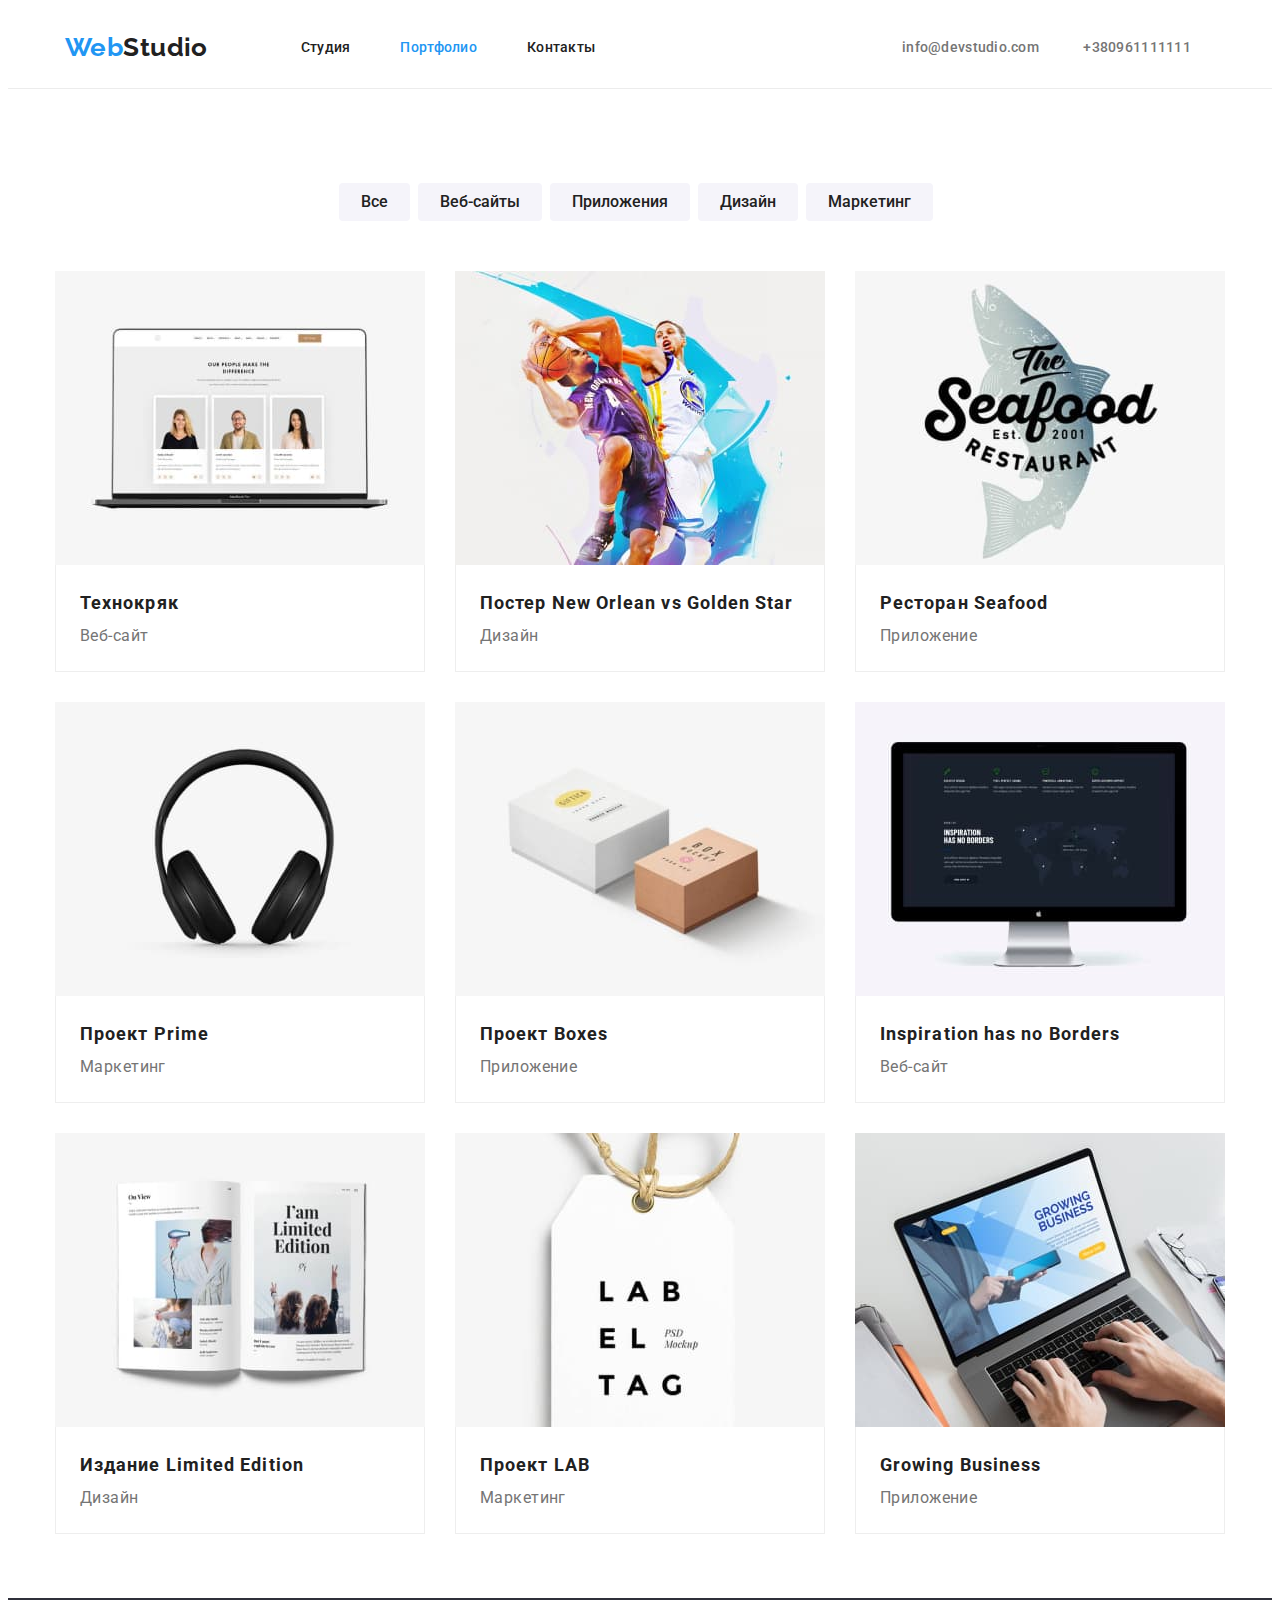
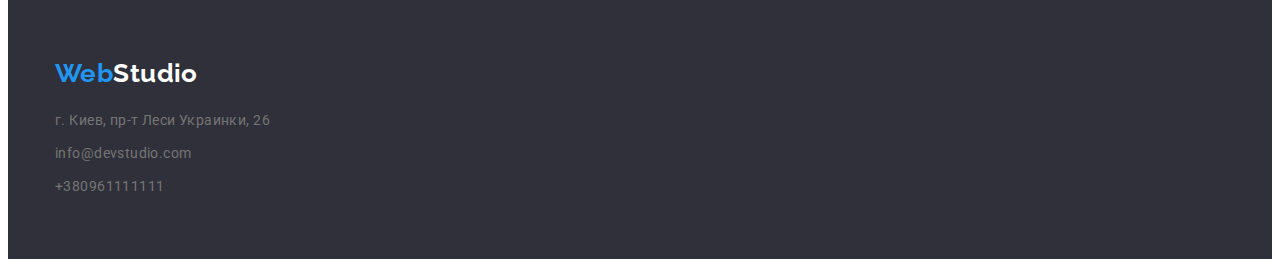
==== portfolio.html @ 71f3f3c4 "Creation" ====
<!DOCTYPE html>
<html lang="ru">

<head>
    <meta charset="UTF-8">
    <meta http-equiv="X-UA-Compatible" content="IE=edge">
    <meta name="viewport" content="width=device-width, initial-scale=1.0">
    <link href="https://fonts.googleapis.com/css2?family=Oleo+Script&family=Raleway:wght@700&family=Roboto:wght@400;500;700;900&display=swap" rel="stylesheet">    
    <link rel="stylesheet" href="https://cdnjs.cloudflare.com/ajax/libs/modern-normalize/1.1.0/modern-normalize.min.css"
        integrity="sha512-wpPYUAdjBVSE4KJnH1VR1HeZfpl1ub8YT/NKx4PuQ5NmX2tKuGu6U/JRp5y+Y8XG2tV+wKQpNHVUX03MfMFn9Q=="
        crossorigin="anonymous" referrerpolicy="no-referrer" />
    <link rel="stylesheet" href="./css/styles.css">
    <title>Portfolio</title>
</head>
<body>
    <!-- Шапка страницы -->
    <header class="header">
        <div class="nav-main container">
        <nav class="nav-logo">
            <a class="logo" href="./index.html"><span class="web-title">Web</span>Studio</a>
            <!-- Навигация в шапке -->
            <ul class="nav-list">
                <li><a class="nav-link" href="./index.html">Студия</a></li>
                <li><a class="nav-link current" href="./portfolio.html">Портфолио</a></li>
                <li><a class="nav-link" href="./contacts.html">Контакты</a></li>
            </ul>
        </nav>

        <!-- Контакты -->
        <ul class="nav-contacts">
            <li><a class="contacts-link" href="/">info@devstudio.com</a></li>
            <li><a class="contacts-link" href="/">+380961111111</a></li>
        </ul>
        </div>
    </header>
    <main>
        <section class="section">
            <div class="container">
            <h1 class="hidden">Projects</h1>
                <ul class="button-list">
                    <li><button type="button" class="button">Все</button></li>
                    <li><button type="button" class="button">Веб-сайты</button></li>
                    <li><button type="button" class="button">Приложения</button></li>
                    <li><button type="button" class="button">Дизайн</button></li>
                    <li><button type="button" class="button">Маркетинг</button></li>
                </ul>

            <ul class="projects-list">

                <li class="project-item">
                    <a class="project-link" href="https://www.google.com.ua/?hl=ru">
                    <img class="project-image" src="./images/porfolio-one.jpg" alt="Фото">
                    <div class="project-title">
                        <h2 class="header-two">Технокряк</h2>
                        <p class="project-text" >Веб-сайт</p>
                    </div>
                    </a>
                </li>

                <li class="project-item">
                    <a class="project-link" href="https://www.google.com.ua/?hl=ru">
                    <img class="project-image" src="./images/portfolio-two.jpg" alt="Фото">
                    <div class="project-title">
                        <h2 class="header-two">Постер New Orlean vs Golden Star</h2>
                        <p class="project-text">Дизайн</p>
                    </div>
                    </a>
                </li>

                <li class="project-item">
                    <a class="project-link" href="https://www.google.com.ua/?hl=ru">
                    <img class="project-image" src="./images/portfolio-three.jpg" alt="Фото">
                    <div class="project-title">
                        <h2 class="header-two">Ресторан Seafood</h2>
                        <p class="project-text" >Приложение</p>
                    </div>
                    </a>
                </li>

                <li class="project-item">
                    <a class="project-link" href="https://www.google.com.ua/?hl=ru">
                    <img class="project-image" src="./images/portfolio-four.jpg" alt="Фото">
                    <div class="project-title">
                        <h2 class="header-two">Проект Prime</h2>
                        <p class="project-text" >Маркетинг</p>
                    </div>
                    </a>
                </li>

                <li class="project-item">
                    <a class="project-link" href="https://www.google.com.ua/?hl=ru">
                    <img class="project-image" src="./images/portfolio-five.jpg" alt="Фото">
                    <div class="project-title">
                        <h2 class="header-two">Проект Boxes</h2>
                        <p class="project-text">Приложение</p>
                    </div>
                    </a>
                </li>

                <li class="project-item">
                    <a class="project-link" href="https://www.google.com.ua/?hl=ru">
                    <img class="project-image" src="./images/portfolio-six.jpg" alt="Фото">
                    <div class="project-title">
                        <h2 class="header-two">Inspiration has no Borders</h2>
                        <p class="project-text">Веб-сайт</p>
                    </div>
                    </a>
                </li>

                <li class="project-item">
                    <a class="project-link" href="https://www.google.com.ua/?hl=ru">
                    <img class="project-image" src="./images/portfolio-seven.jpg" alt="Фото">
                    <div class="project-title">
                        <h2 class="header-two">Издание Limited Edition</h2>
                        <p class="project-text">Дизайн</p>
                    </div>
                    </a>
                </li>

                <li class="project-item">
                    <a class="project-link" href="https://www.google.com.ua/?hl=ru">
                    <img src="./images/portfolio-eight.jpg" alt="Фото" width="370" height="294">
                    <div class="project-title">
                        <h2 class="header-two">Проект LAB</h2>
                        <p class="project-text">Маркетинг</p>
                    </div>
                    </a>
                </li>

                <li class="project-item">
                    <a class="project-link" href="https://www.google.com.ua/?hl=ru">
                    <img class="project-image" src="./images/portfolio-nine.jpg" alt="Фото" width="370" height="294">
                    <div class="project-title">
                        <h2 class="header-two">Growing Business</h2>
                        <p class="project-text">Приложение</p>
                    </div>
                    </a>
                </li>
            </ul>
            </div>
        </section>
    </main>
    <footer class="footer">
        <div class="container">
            <a class="logo-footer" href="./index.html"><span class="web-title">Web</span>Studio</a>
            <address>
                <ul class="footer-list">
                    <li class="footer-item"><a class="footer-link" href="/"> г. Киев, пр-т Леси Украинки, 26</a></li>
                    <li class="footer-item"><a class="footer-link" href="/">info@devstudio.com</a></li>
                    <li class="footer-item"><a class="footer-link" href="/">+380961111111</a></li>
                </ul>
            </address>
        </div>
    </footer>
</body>

</html>
---- css/styles.css ----
:root {
  --primary-text-color: #212121;
  --secondary-text-color: #757575;
  --hover-effect: #2196f3;
  --button-background: #f5f4fa;
  --background-color: #fff;
  --footer-bg-color: #2f303a;
  --border-color: #eeeeee;
  --background-color-cards: #5E5E5;
}
* {
  box-sizing: border-box;
}

body {
  color: var(--primary-text-color);
  background-color: var(--background-color);
  font-family: 'Roboto', sans-serif;
  font-size: 14px;
  letter-spacing: 0.03em;
}
ul {
  list-style: none;
  padding-left: 0;
  margin: 0;
}
h1,
h2,
h3,
h4,
p {
  margin: 0;
  padding: 0;
}
a {
  text-decoration: none;
}
img {
  display: block;
  max-width: 100%;
  height: auto;
}
/* Навигация в шапке */
.logo,
.logo-footer {
  font-family: 'Raleway', sans-serif;
  color: var(--primary-text-color);
  font-size: 26px;
  line-height: 1.2;
  font-weight: bold;
  text-decoration: none;
}
.logo {
  padding-right: 93px;
}

.logo .web-title,
.logo-footer .web-title {
  color: var(--hover-effect);
}
.nav-list,
.nav-contacts,
.button-list,
.projects-list,
.footer-list {
  list-style: none;
}
/* Контакты в шапке */
.contacts-link {
  text-decoration: none;
  color: var(--secondary-text-color);
  font-weight: 500;
  line-height: 1.17;
  letter-spacing: 0.02em;
}
.contacts-link:hover,
.contacts-link:focus {
  color: var(--hover-effect);
}
.nav-link {
  color: inherit;
  text-decoration: none;
  font-weight: 500;
  line-height: 1.14;
  letter-spacing: 0.02em;
  margin-right: 50px;
}

.nav-list .nav-link:hover,
.nav-list .nav-link:focus {
  color: var(--hover-effect);
}
.nav-list .nav-link.current {
  color: var(--hover-effect);
}
/*-------------- Хэдер------------------- */
.header {
  border-bottom: 1px solid #ececec;
}
.nav-main {
  margin: auto;
  display: flex;
  align-items: center;
  justify-content: space-between;
  padding: 24px 0px 25px 0px;
}
.nav-logo {
  display: flex;
  margin-left: 10px;
}
.nav-list {
  display: flex;
  margin: 0px 34px 0px;
  align-items: center;
  width: 294px;
  justify-content: space-between;
  margin-left: 0;
  margin-right: 0;
}

.nav-contacts {
  display: flex;
  padding: 0px 34px 0px;
  width: 357px;
  justify-content: space-between;
}
/* Класс невидимки */
.hidden {
  width: 1px;
  height: 1px;
  overflow: hidden;
  opacity: 0;
  margin-top: -1px;
}
/* Вспомогательный контейнер */
.container {
  width: 1200px;
  padding-left: 15px;
  padding-right: 15px;
  margin-left: auto;
  margin-right: auto;
}
.section {
  padding-bottom: 94px;
  padding-top: 94px;
}
.section:nth-child(4n) {
  background-color: var(--button-background);
}
.section-pad {
  padding-top: 0;
}
/* -----------------------Студия------------------------------- */
/* Большой блок под рекламу  */
.hero-title {
  color: var(--background-color);
  font-weight: 900;
  font-size: 44px;
  line-height: 1.3;
  letter-spacing: 0.06em;
  text-transform: uppercase;
  margin: 0 auto;
  width: 696px;
  /* Тут сделаю тень чтобы было видно белый заголовок пока */
}
.hero {
  background-color: var(--footer-bg-color);
  text-align: center;
  padding-top: 200px;
  padding-bottom: 200px;
}
/* Кнопка на странице Cтудия */
.btn {
  background-color: var(--hover-effect);
  color: var(--background-color);
  font-weight: 500;
  font-size: 16px;
  line-height: 1.6;
  text-align: center;
  border: none;
  border-radius: 4px;
  padding: 10px 32px;
  margin-top: 30px;
}
.btn:hover,
.btn:active {
  cursor: pointer;
}

/* Стили заголовка и текста на странице Cтудия */

.features-list {
  display: flex;
  justify-content: space-between;
}
.features-item {
  width: 270px;
}

.img-list {
  display: flex;
  justify-content: space-between;
}

.team-list {
  display: flex;
  background-color: var(--button-background);
  justify-content: space-between;
}
.teammember:not(:last-child) {
  margin-right: 30px;
}
.teammember {
  background-color: var(--background-color);
  box-shadow: 0px 1px 3px rgba(0, 0, 0, 0.12), 0px 1px 1px rgba(0, 0, 0, 0.14),
    0px 2px 1px rgba(0, 0, 0, 0.2);
  border-radius: 0px 0px 4px 4px;
}
.section-header {
  font-style: normal;
  font-weight: bold;
  font-size: 36px;
  line-height: 1.2;
  padding-top: 0;
  text-align: center;
  margin-bottom: 50px;
}

.header-three,
.name {
  color: var(--primary-text-color);
  font-style: normal;
  font-weight: bold;
  text-transform: capitalize;
  line-height: 1.1;
}
.name-title {
  padding-top: 30px;
  padding-bottom: 30px;
  text-align: center;
}
.name {
  margin-bottom: 10px;
}
.header-three {
  text-transform: uppercase;
  margin-bottom: 10px;
}
.features-text,
.job-title {
  color: var(--secondary-text-color);
  font-style: normal;
  font-weight: normal;
  line-height: 1.7;
}
.name {
  font-weight: 500;
  font-size: 16px;
  line-height: 1.2;
}
.job-title {
  line-height: 1.1;
}

/* ---------------Страница Портфолио----------------------- */

/* Кнопки перехода между проектами */
.button {
  background-color: var(--button-background);
  color: inherit;
  font-family: inherit;
  font-weight: 500;
  font-size: 16px;
  line-height: 1.6;
  text-align: center;
  border: none;
  border-radius: 4px;
  margin-right: 8px;
  white-space: nowrap;
  padding: 6px 22px;
}
.button:not(:last-child) {
  margin-right: 0;
}
.button:hover,
.button:focus {
  background-color: var(--hover-effect);
  color: var(--background-color);
  cursor: pointer;
}
/* кнопки навигации вверху в портфолио */
.button-list {
  display: flex;
  margin-bottom: 50px;
  justify-content: center;
}

/* Блок проэктов */
.projects-list {
  display: flex;
  flex-wrap: wrap;

  margin-right: -30px;
  margin-bottom: -30px;
  padding: 0;
}
.project-link {
  text-decoration: none;
}
.card-footer {
  padding: 20px 24px;
}
.header-two {
  color: var(--primary-text-color);
  font-size: 18px;
  line-height: 2;
  letter-spacing: 0.06em;
}
.project-text {
  color: var(--secondary-text-color);
  font-size: 16px;
  line-height: 1.87;
}
.project-title {
  padding: 20px 24px;
  border-bottom: 1px solid var(--border-color);
  border-left: 1px solid var(--border-color);
  border-right: 1px solid var(--border-color);
}
.project-item {
  margin-right: 30px;
  margin-bottom: 30px;
}
.project-image {
  margin-left: 0;
  margin-right: 0;
}
.project-item:nth-last-child(-n + 3) {
  margin-bottom: 0;
}
/* Блок контактов внизу */
.footer-link {
  text-decoration: none;
  color: var(--secondary-text-color);
  font-style: normal; /* здесь пришлось перебить тег адрес */
  font-weight: 400;
  line-height: 1.71;
}
.footer-link:hover,
.footer-link:focus {
  color: var(--background-color);
}
.footer {
  padding-top: 60px;
  padding-bottom: 60px;
  background-color: var(--footer-bg-color);
}
.logo-footer {
  color: var(--background-color);
}
.footer-item:not(:last-child) {
  align-content: space-between;
  margin-bottom: 9px;
}
.footer-list {
  margin-top: 20px;
}
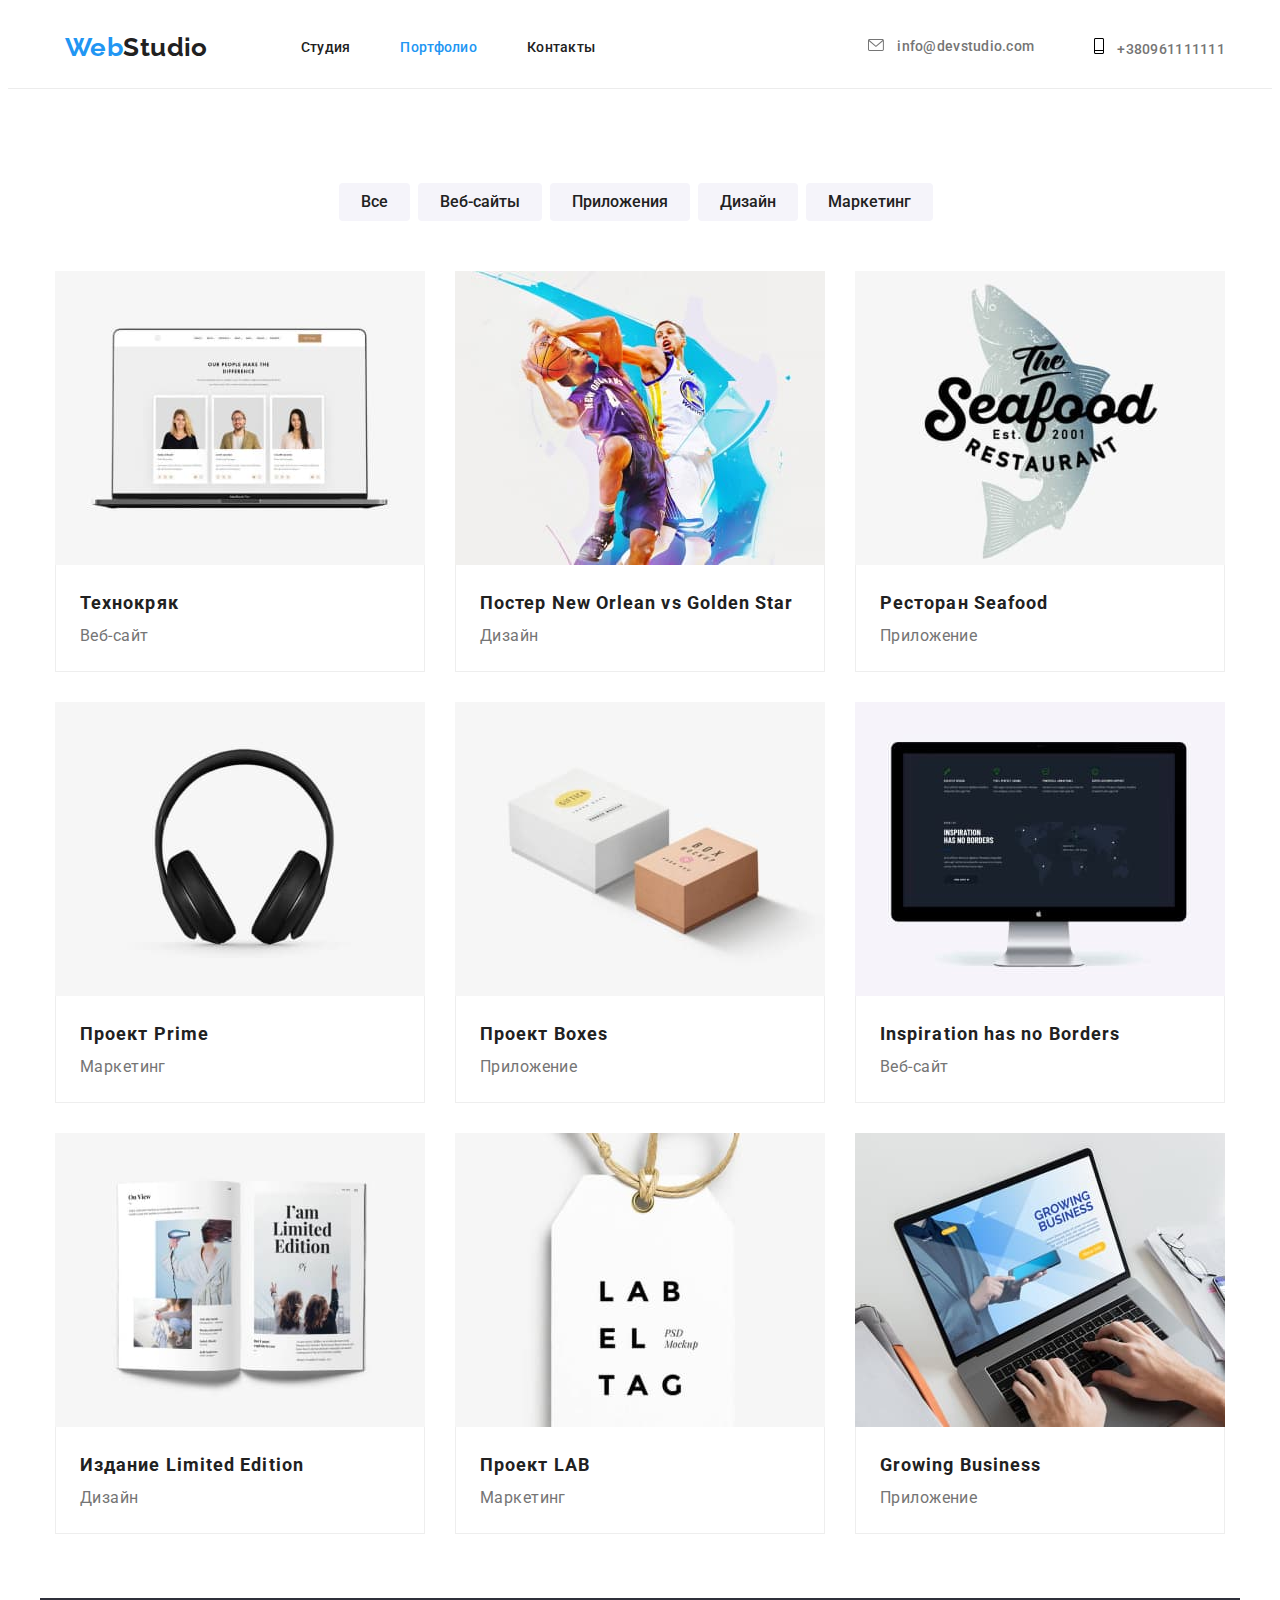
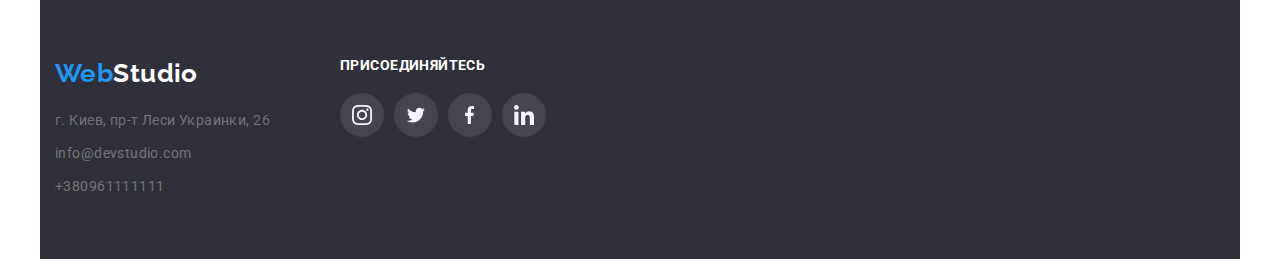
==== commit 07efa922: "last update" ====
--- a/portfolio.html
+++ b/portfolio.html
@@ -28,8 +28,19 @@
 
         <!-- Контакты -->
         <ul class="nav-contacts">
-            <li><a class="contacts-link" href="/">info@devstudio.com</a></li>
-            <li><a class="contacts-link" href="/">+380961111111</a></li>
+            <li>
+                <a class="contacts-link" href="/">
+                    <svg class="icon-email">
+                        <use href="./images/symbol-defs.svg#icon-email"></use>
+                    </svg>
+                    info@devstudio.com</a>
+            </li>
+            <li><a class="contacts-link" href="/">
+                    <svg class="icon-phone">
+                        <use href="./images/symbol-defs.svg#icon-phone"></use>
+                    </svg>
+                    +380961111111</a>
+            </li>
         </ul>
         </div>
     </header>
@@ -140,18 +151,51 @@
             </div>
         </section>
     </main>
-    <footer class="footer">
-        <div class="container">
-            <a class="logo-footer" href="./index.html"><span class="web-title">Web</span>Studio</a>
-            <address>
-                <ul class="footer-list">
-                    <li class="footer-item"><a class="footer-link" href="/"> г. Киев, пр-т Леси Украинки, 26</a></li>
-                    <li class="footer-item"><a class="footer-link" href="/">info@devstudio.com</a></li>
-                    <li class="footer-item"><a class="footer-link" href="/">+380961111111</a></li>
-                </ul>
-            </address>
-        </div>
-    </footer>
+<footer class="footer container">
+    <div class="">
+        <a class="logo-footer" href="./index.html"><span class="web-title">Web</span>Studio</a>
+        <address>
+            <ul class="footer-list">
+                <li class="footer-item"><a class="footer-link" href="/"> г. Киев, пр-т Леси Украинки, 26</a></li>
+                <li class="footer-item"><a class="footer-link" href="/">info@devstudio.com</a></li>
+                <li class="footer-item"><a class="footer-link" href="/">+380961111111</a></li>
+            </ul>
+        </address>
+    </div>
+    <div class="join-navigation">
+        <h2 class="footer-title">Присоединяйтесь</h2>
+        <ul class="join-list">
+            <li class="join-item">
+                <a href="https://www.instagram.com/" class="join-icons-link">
+                    <svg class="icon-instagram">
+                        <use href="./images/symbol-defs.svg#icon-instagram"></use>
+                    </svg>
+                </a>
+            </li>
+            <li class="join-item">
+                <a href="https://www.instagram.com/" class="join-icons-link">
+                    <svg class="icon-twitter">
+                        <use href="./images/symbol-defs.svg#icon-twitter"></use>
+                    </svg>
+                </a>
+            </li>
+            <li class="join-item">
+                <a href="https://www.instagram.com/" class="join-icons-link">
+                    <svg class="icon-facebook">
+                        <use href="./images/symbol-defs.svg#icon-facebook"></use>
+                    </svg>
+                </a>
+            </li>
+            <li class="join-item">
+                <a href="https://www.instagram.com/" class="join-icons-link">
+                    <svg class="icon-linkedin">
+                        <use href="./images/symbol-defs.svg#icon-linkedin"></use>
+                    </svg>
+                </a>
+            </li>
+        </ul>
+    </div>
+</footer>
 </body>
 
 </html>--- a/css/styles.css
+++ b/css/styles.css
@@ -7,6 +7,8 @@
   --footer-bg-color: #2f303a;
   --border-color: #eeeeee;
   --background-color-cards: #5E5E5;
+  --icons-color: #afb1b8;
+  --button-footer-bgc: rgba(255, 255, 255, 0.1);
 }
 * {
   box-sizing: border-box;
@@ -73,10 +75,36 @@
   line-height: 1.17;
   letter-spacing: 0.02em;
 }
+.contacts-link:not(:last-child) {
+  margin-right: 30px;
+}
+
 .contacts-link:hover,
 .contacts-link:focus {
   color: var(--hover-effect);
 }
+/* .contacts-link::before {
+  content: '';
+  width: 20px;
+  height: 20px;
+  background-color: red;
+  margin-right: 10px;
+  background-image: url(../images/envelope.svg);
+  background-size: contain;
+} */
+.icon-email {
+  width: 16px;
+  height: 12px;
+  fill: var(--secondary-text-color);
+  margin-right: 10px;
+  align-self: flex-end;
+}
+.icon-phone {
+  width: 10px;
+  height: 16px;
+  margin-right: 10px;
+}
+
 .nav-link {
   color: inherit;
   text-decoration: none;
@@ -120,7 +148,6 @@
 
 .nav-contacts {
   display: flex;
-  padding: 0px 34px 0px;
   width: 357px;
   justify-content: space-between;
 }
@@ -161,13 +188,21 @@
   text-transform: uppercase;
   margin: 0 auto;
   width: 696px;
-  /* Тут сделаю тень чтобы было видно белый заголовок пока */
 }
 .hero {
   background-color: var(--footer-bg-color);
   text-align: center;
   padding-top: 200px;
   padding-bottom: 200px;
+
+  height: 600px;
+  min-width: 1600px;
+  margin-left: auto;
+  margin-right: auto;
+  background-image: linear-gradient(to right, rgba(47, 48, 58, 0.4), rgba(47, 48, 58, 0.4)),
+    url(../images/overlay.jpg);
+  background-repeat: no-repeat;
+  background-position: center;
 }
 /* Кнопка на странице Cтудия */
 .btn {
@@ -188,10 +223,42 @@
 }
 
 /* Стили заголовка и текста на странице Cтудия */
-
+/* Перечисление особенностей на странице Студия */
 .features-list {
   display: flex;
   justify-content: space-between;
+}
+.features-item::before {
+  display: block;
+  content: '';
+  height: 120px;
+  margin-bottom: 30px;
+  background-color: var(--button-background);
+  border-radius: 4px;
+}
+.features-item.logo-satelite::before {
+  background-image: url(../images/satelite.svg);
+  background-size: 65.32px 70px;
+  background-repeat: no-repeat;
+  background-position: center;
+}
+.features-item.logo-time::before {
+  background-image: url(../images/time.svg);
+  background-size: 66.96px 70px;
+  background-repeat: no-repeat;
+  background-position: center;
+}
+.features-item.logo-laptop::before {
+  background-image: url(../images/laptop.svg);
+  background-size: 70px 53.69px;
+  background-repeat: no-repeat;
+  background-position: center;
+}
+.features-item.logo-astronaut::before {
+  background-image: url(../images/astronaut.svg);
+  background-size: 70px 70px;
+  background-repeat: no-repeat;
+  background-position: center;
 }
 .features-item {
   width: 270px;
@@ -215,6 +282,41 @@
   box-shadow: 0px 1px 3px rgba(0, 0, 0, 0.12), 0px 1px 1px rgba(0, 0, 0, 0.14),
     0px 2px 1px rgba(0, 0, 0, 0.2);
   border-radius: 0px 0px 4px 4px;
+}
+/* Социальные сети в карточках */
+.social-list {
+  display: flex;
+  justify-content: space-between;
+  margin: 16px 32px 30px;
+}
+.social-link {
+  width: 44px;
+  height: 44px;
+  display: inline-flex;
+  justify-content: center;
+  align-items: center;
+  fill: var(--icons-color);
+}
+.social-link:hover {
+  background-color: var(--hover-effect);
+  fill: white;
+  border-radius: 50%;
+}
+.icon-instagram {
+  width: 20px;
+  height: 20px;
+}
+.icon-twitter {
+  width: 20px;
+  height: 16.25px;
+}
+.icon-facebook {
+  width: 10px;
+  height: 20px;
+}
+.icon-linkedin {
+  width: 20px;
+  height: 20px;
 }
 .section-header {
   font-style: normal;
@@ -236,7 +338,6 @@
 }
 .name-title {
   padding-top: 30px;
-  padding-bottom: 30px;
   text-align: center;
 }
 .name {
@@ -260,6 +361,26 @@
 }
 .job-title {
   line-height: 1.1;
+}
+/* Наши клиенты */
+.clients-box {
+  width: 1170px;
+}
+.our-clients {
+  display: flex;
+  justify-content: space-between;
+}
+.clients-item {
+  outline: 1px solid var(--icons-color);
+  width: 170px;
+  height: 94px;
+  border-radius: 4px;
+}
+.clients-icon {
+  width: 106px;
+  height: 60px;
+  margin: 16px 32px;
+  fill: var(--icons-color);
 }
 
 /* ---------------Страница Портфолио----------------------- */
@@ -287,6 +408,8 @@
   background-color: var(--hover-effect);
   color: var(--background-color);
   cursor: pointer;
+  box-shadow: 0px 3px 1px rgba(0, 0, 0, 0.1), 0px 1px 2px rgba(0, 0, 0, 0.08),
+    0px 2px 2px rgba(0, 0, 0, 0.12);
 }
 /* кнопки навигации вверху в портфолио */
 .button-list {
@@ -330,6 +453,11 @@
 .project-item {
   margin-right: 30px;
   margin-bottom: 30px;
+}
+.project-item:hover,
+.project-item:focus {
+  box-shadow: 0px 1px 1px rgba(0, 0, 0, 0.12), 0px 4px 4px rgba(0, 0, 0, 0.06),
+    1px 4px 6px rgba(0, 0, 0, 0.16);
 }
 .project-image {
   margin-left: 0;
@@ -354,7 +482,9 @@
   padding-top: 60px;
   padding-bottom: 60px;
   background-color: var(--footer-bg-color);
-}
+  display: flex;
+}
+
 .logo-footer {
   color: var(--background-color);
 }
@@ -365,3 +495,35 @@
 .footer-list {
   margin-top: 20px;
 }
+.join-navigation {
+  margin-left: 70px;
+}
+.join-list {
+  width: 206px;
+  height: 80px;
+  display: flex;
+}
+.join-icons-link {
+  width: 44px;
+  height: 44px;
+  display: inline-flex;
+  justify-content: center;
+  align-items: center;
+  fill: var(--button-background);
+  border-radius: 50%;
+  background-color: var(--button-footer-bgc);
+  margin-right: 10px;
+}
+.join-icons-link:hover {
+  background-color: var(--hover-effect);
+  fill: white;
+  border-radius: 50%;
+}
+.footer-title {
+  text-transform: uppercase;
+  color: var(--background-color);
+  font-weight: 700;
+  font-size: 14px;
+  line-height: 1.1;
+  margin-bottom: 20px;
+}
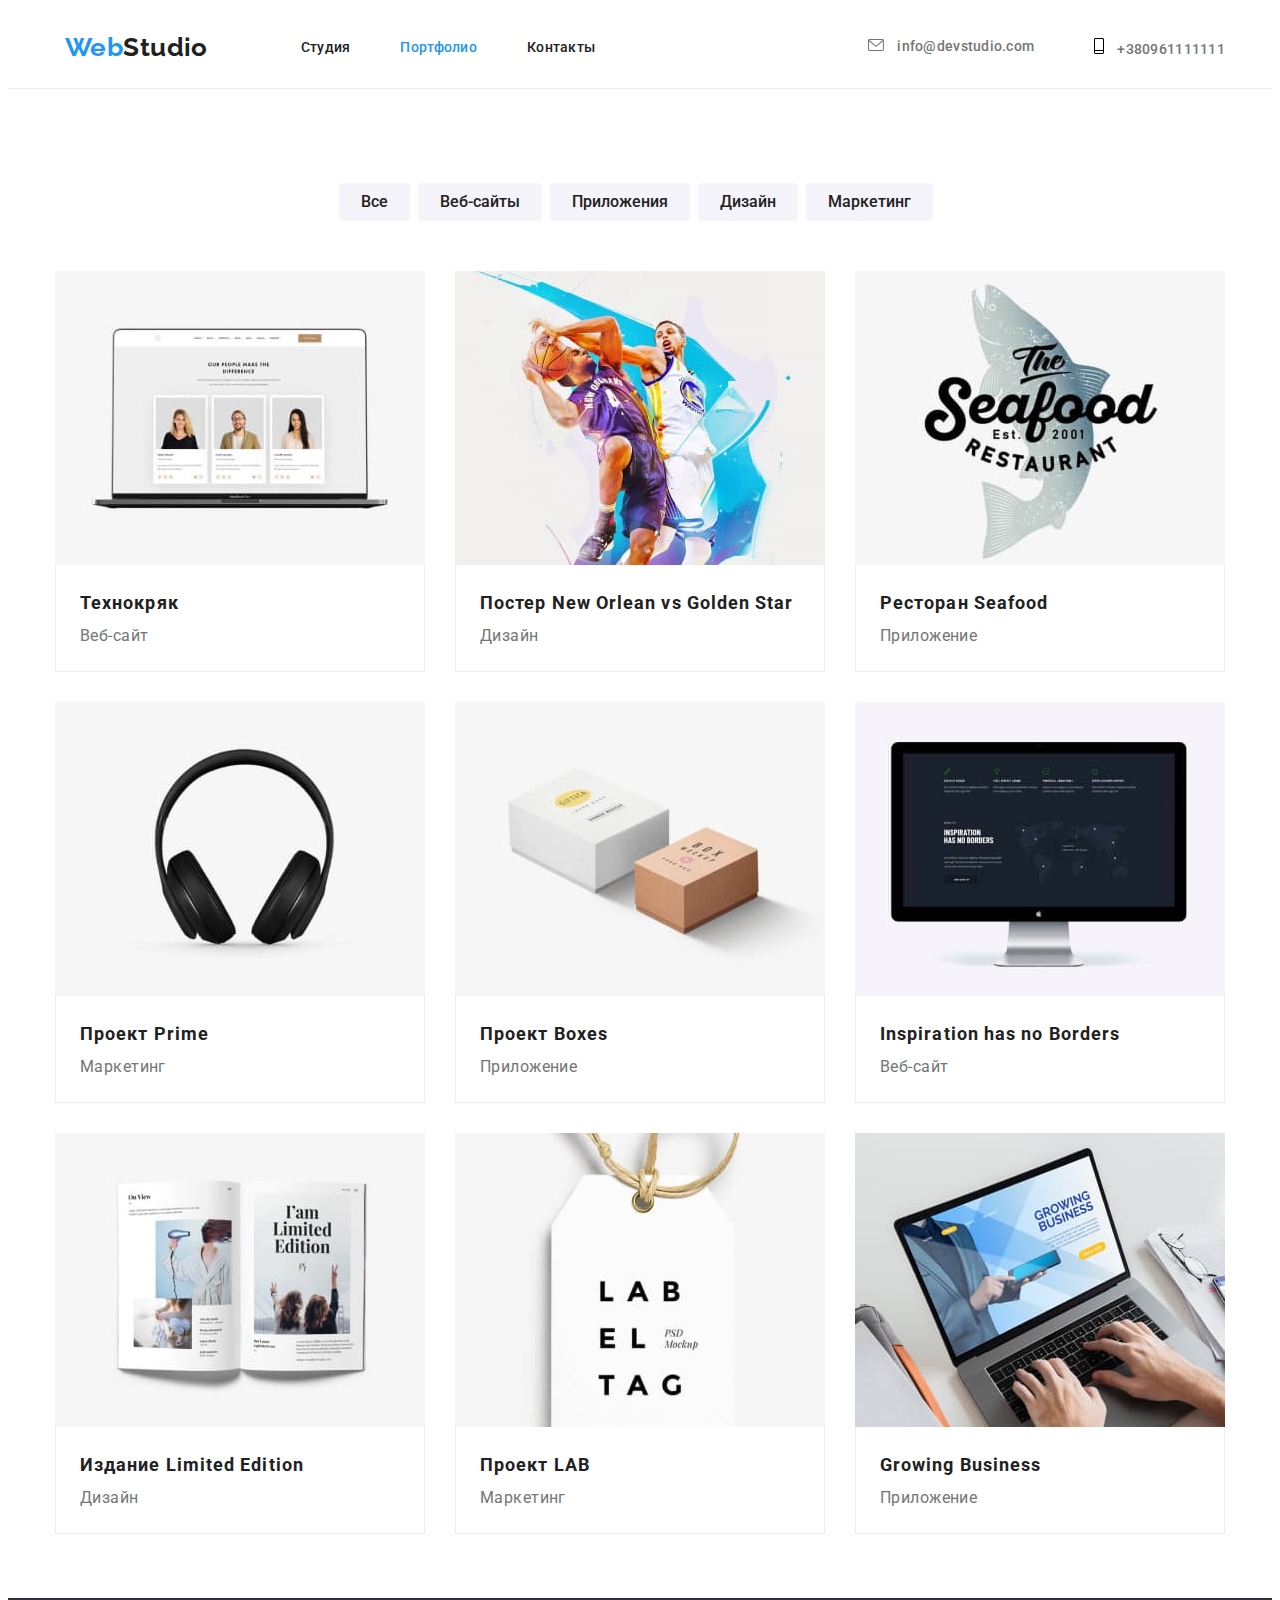
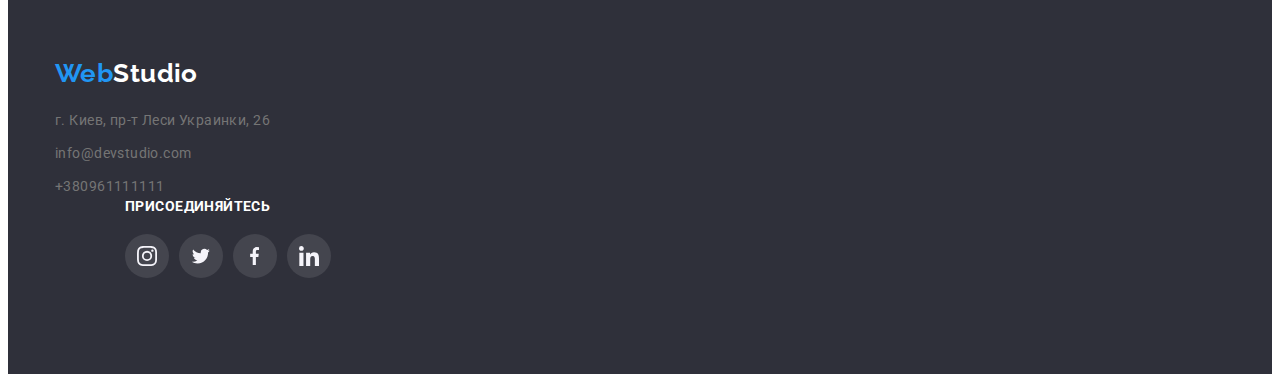
==== commit 308b51f5: "fixed sprint" ====
--- a/portfolio.html
+++ b/portfolio.html
@@ -31,13 +31,13 @@
             <li>
                 <a class="contacts-link" href="/">
                     <svg class="icon-email">
-                        <use href="./images/symbol-defs.svg#icon-email"></use>
+                        <use href="./images/icons.svg#icon-email"></use>
                     </svg>
                     info@devstudio.com</a>
             </li>
             <li><a class="contacts-link" href="/">
                     <svg class="icon-phone">
-                        <use href="./images/symbol-defs.svg#icon-phone"></use>
+                        <use href="./images/icons.svg#icon-phone"></use>
                     </svg>
                     +380961111111</a>
             </li>
@@ -151,8 +151,8 @@
             </div>
         </section>
     </main>
-<footer class="footer container">
-    <div class="">
+<footer class="footer">
+    <div class="container">
         <a class="logo-footer" href="./index.html"><span class="web-title">Web</span>Studio</a>
         <address>
             <ul class="footer-list">
@@ -161,39 +161,40 @@
                 <li class="footer-item"><a class="footer-link" href="/">+380961111111</a></li>
             </ul>
         </address>
-    </div>
-    <div class="join-navigation">
-        <h2 class="footer-title">Присоединяйтесь</h2>
-        <ul class="join-list">
-            <li class="join-item">
-                <a href="https://www.instagram.com/" class="join-icons-link">
-                    <svg class="icon-instagram">
-                        <use href="./images/symbol-defs.svg#icon-instagram"></use>
-                    </svg>
-                </a>
-            </li>
-            <li class="join-item">
-                <a href="https://www.instagram.com/" class="join-icons-link">
-                    <svg class="icon-twitter">
-                        <use href="./images/symbol-defs.svg#icon-twitter"></use>
-                    </svg>
-                </a>
-            </li>
-            <li class="join-item">
-                <a href="https://www.instagram.com/" class="join-icons-link">
-                    <svg class="icon-facebook">
-                        <use href="./images/symbol-defs.svg#icon-facebook"></use>
-                    </svg>
-                </a>
-            </li>
-            <li class="join-item">
-                <a href="https://www.instagram.com/" class="join-icons-link">
-                    <svg class="icon-linkedin">
-                        <use href="./images/symbol-defs.svg#icon-linkedin"></use>
-                    </svg>
-                </a>
-            </li>
-        </ul>
+
+        <div class="join-navigation">
+            <h2 class="footer-title">Присоединяйтесь</h2>
+            <ul class="join-list">
+                <li class="join-item">
+                    <a href="https://www.instagram.com/" class="join-icons-link">
+                        <svg class="icon-instagram">
+                            <use href="./images/icons.svg#icon-instagram"></use>
+                        </svg>
+                    </a>
+                </li>
+                <li class="join-item">
+                    <a href="https://www.instagram.com/" class="join-icons-link">
+                        <svg class="icon-twitter">
+                            <use href="./images/icons.svg#icon-twitter"></use>
+                        </svg>
+                    </a>
+                </li>
+                <li class="join-item">
+                    <a href="https://www.instagram.com/" class="join-icons-link">
+                        <svg class="icon-facebook">
+                            <use href="./images/icons.svg#icon-facebook"></use>
+                        </svg>
+                    </a>
+                </li>
+                <li class="join-item">
+                    <a href="https://www.instagram.com/" class="join-icons-link">
+                        <svg class="icon-linkedin">
+                            <use href="./images/icons.svg#icon-linkedin"></use>
+                        </svg>
+                    </a>
+                </li>
+            </ul>
+        </div>
     </div>
 </footer>
 </body>
--- a/css/styles.css
+++ b/css/styles.css
@@ -83,15 +83,6 @@
 .contacts-link:focus {
   color: var(--hover-effect);
 }
-/* .contacts-link::before {
-  content: '';
-  width: 20px;
-  height: 20px;
-  background-color: red;
-  margin-right: 10px;
-  background-image: url(../images/envelope.svg);
-  background-size: contain;
-} */
 .icon-email {
   width: 16px;
   height: 12px;
@@ -105,6 +96,12 @@
   margin-right: 10px;
 }
 
+.icon-email:hover,
+.icon-email:focus,
+.icon-phone:hover,
+.icon-phone:focus {
+  fill: var(--hover-effect);
+}
 .nav-link {
   color: inherit;
   text-decoration: none;
@@ -196,7 +193,7 @@
   padding-bottom: 200px;
 
   height: 600px;
-  min-width: 1600px;
+  max-width: 1600px;
   margin-left: auto;
   margin-right: auto;
   background-image: linear-gradient(to right, rgba(47, 48, 58, 0.4), rgba(47, 48, 58, 0.4)),
@@ -250,7 +247,6 @@
 }
 .features-item.logo-laptop::before {
   background-image: url(../images/laptop.svg);
-  background-size: 70px 53.69px;
   background-repeat: no-repeat;
   background-position: center;
 }
@@ -382,7 +378,12 @@
   margin: 16px 32px;
   fill: var(--icons-color);
 }
-
+.clients-icon:hover {
+  fill: var(--hover-effect);
+}
+.clients-item:hover {
+  outline: 1px solid var(--hover-effect);
+}
 /* ---------------Страница Портфолио----------------------- */
 
 /* Кнопки перехода между проектами */
@@ -483,6 +484,7 @@
   padding-bottom: 60px;
   background-color: var(--footer-bg-color);
   display: flex;
+  align-items: center;
 }
 
 .logo-footer {
